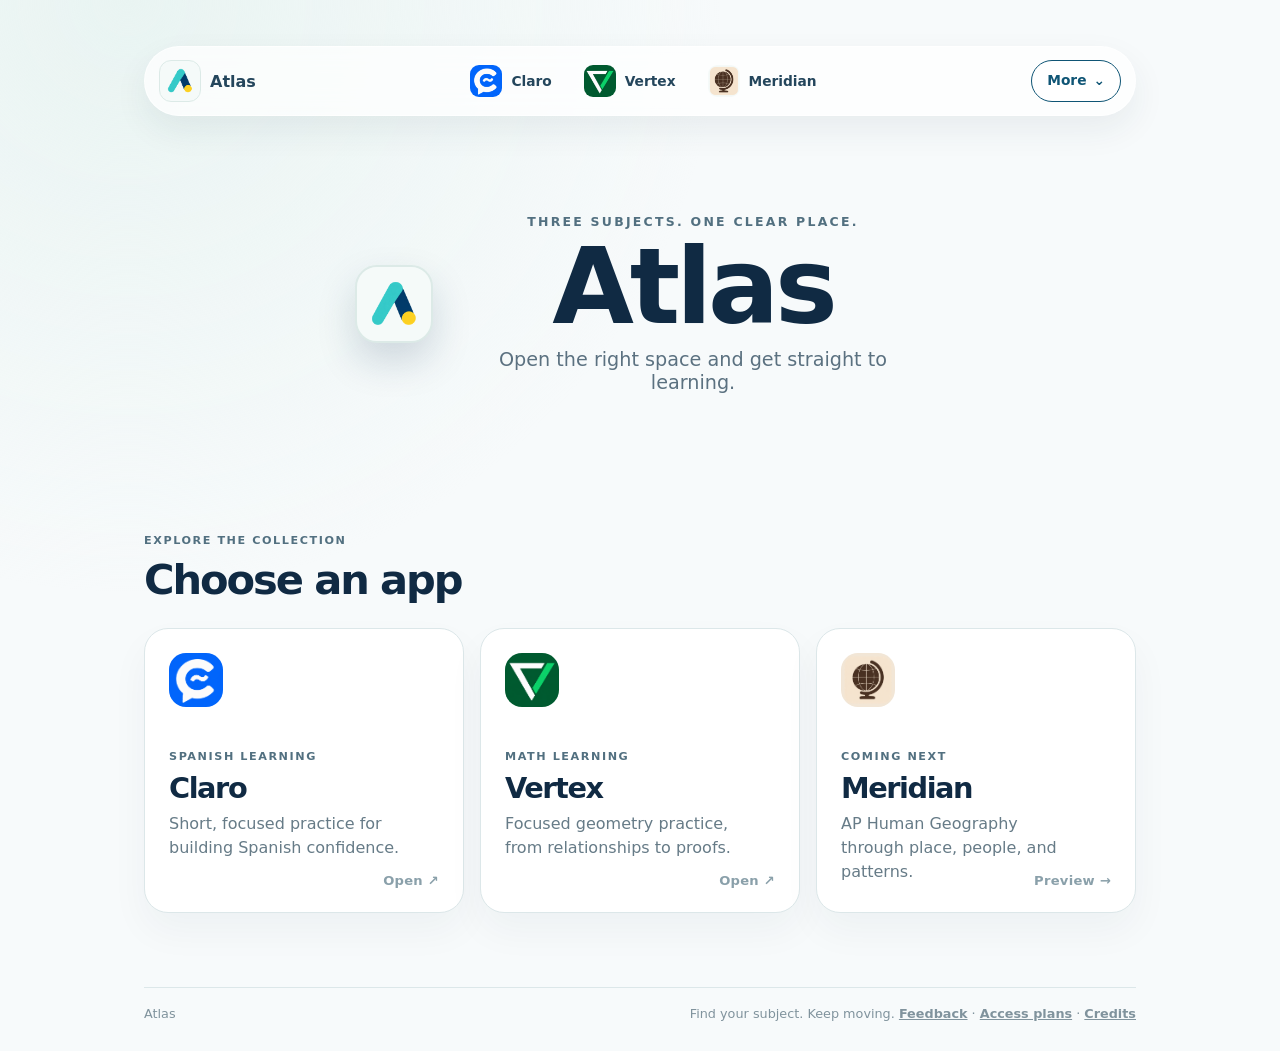
==== index.html @ 2477ead7 "Install Vercel Web Analytics Vercel Web Analytics Configuration - Implementation Report ============" ====
<!doctype html>
<html lang="en">
<head>
  <meta charset="utf-8" />
  <meta name="viewport" content="width=device-width, initial-scale=1" />
  <title>Atlas — Learning apps</title>
  <meta name="theme-color" content="#0f3557" />
  <meta name="application-name" content="Atlas" />
  <link rel="icon" href="assets/atlas-mark.png" type="image/png" />
  <link rel="apple-touch-icon" href="assets/atlas-mark.png" />
  <link rel="stylesheet" href="style.css" />
  <script defer src="https://cdn.vercel-insights.com/v1/script.js"></script>
</head>
<body>
  <main class="shell">
    <nav class="app-nav" aria-label="Learning apps">
      <a class="nav-brand" href="./" aria-label="Atlas home"><img src="assets/atlas-mark.png" alt="" /> <span>Atlas</span></a>
      <div class="nav-apps" aria-label="Apps">
        <a href="https://clarospanish.vercel.app"><img src="assets/claro-mark.png" alt="" /> Claro</a>
        <a href="https://vertexmath.vercel.app"><img src="assets/vertex-mark.png" alt="" /> Vertex</a>
        <a href="https://meridianhistory.vercel.app"><img src="assets/meridian-mark.png" alt="" /> Meridian</a>
      </div>
      <div class="nav-menu-wrap">
        <button class="nav-more" id="navMoreButton" type="button" aria-expanded="false" aria-controls="navMoreMenu">More <span aria-hidden="true">⌄</span></button>
        <div class="nav-more-menu" id="navMoreMenu" hidden>
          <a href="https://tally.so/r/68grLO?form_type=feedback&app_name=atlas&source=atlas_header&page_url=https%3A%2F%2Fatlaslearning.vercel.app%2F">✦ Feedback</a>
          <a href="plans.html">Access plans</a>
          <a href="credits.html">Credits</a>
        </div>
      </div>
    </nav>
    <header class="hero">
      <img class="brand-mark" src="assets/atlas-mark.png" alt="" aria-hidden="true" />
      <div>
        <p class="eyebrow">Three subjects. One clear place.</p>
        <h1>Atlas</h1>
        <p class="lede">Open the right space and get straight to learning.</p>
      </div>
    </header>
    <section aria-labelledby="apps-heading">
      <div class="section-heading"><p class="eyebrow">Explore the collection</p><h2 id="apps-heading">Choose an app</h2></div>
      <div class="app-grid">
        <a class="app-card claro" href="https://clarospanish.vercel.app">
          <div class="app-icon"><img src="assets/claro-mark.png" alt="" /></div><div><span class="label">Spanish learning</span><h3>Claro</h3><p>Short, focused practice for building Spanish confidence.</p></div><span class="arrow" aria-hidden="true">Open ↗</span>
        </a>
        <a class="app-card vertex" href="https://vertexmath.vercel.app">
          <div class="app-icon"><img src="assets/vertex-mark.png" alt="" /></div><div><span class="label">Math learning</span><h3>Vertex</h3><p>Focused geometry practice, from relationships to proofs.</p></div><span class="arrow" aria-hidden="true">Open ↗</span>
        </a>
        <a class="app-card history" href="https://meridianhistory.vercel.app">
          <div class="app-icon"><img src="assets/meridian-mark.png" alt="" /></div><div><span class="label">Coming next</span><h3>Meridian</h3><p>AP Human Geography through place, people, and patterns.</p></div><span class="arrow" aria-hidden="true">Preview →</span>
        </a>
      </div>
    </section>
    <footer><span>Atlas</span><span>Find your subject. Keep moving. <a href="https://tally.so/r/68grLO?form_type=feedback&app_name=atlas&source=atlas_footer&page_url=https%3A%2F%2Fatlaslearning.vercel.app%2F">Feedback</a> · <a href="plans.html">Access plans</a> · <a href="credits.html">Credits</a></span></footer>
  </main>
  <script src="app.js"></script>
</body>
</html>
---- style.css ----
:root{font-family:Inter,ui-sans-serif,system-ui,sans-serif;color:#102a43;background:#f7fafb;font-synthesis:none}*{box-sizing:border-box}body{margin:0;background:radial-gradient(circle at 10% 0%,#e9f4f2,transparent 38%),#f7fafb}.shell{max-width:1040px;margin:auto;padding:clamp(32px,7vw,88px) 24px 30px}.hero{display:flex;gap:20px;align-items:center;margin-bottom:clamp(60px,10vw,110px)}.brand-mark{display:grid;place-items:center;width:68px;height:68px;border-radius:22px;background:#0f3557;color:#8fe0d2;font-size:30px;box-shadow:0 18px 38px #0f35572b}.eyebrow,.label{margin:0 0 8px;text-transform:uppercase;letter-spacing:.14em;font-size:.7rem;font-weight:800;color:#527080}.hero h1{margin:0;font-size:clamp(3rem,8vw,5.7rem);letter-spacing:-.08em;line-height:.9}.lede{margin:14px 0 0;color:#5b7180;font-size:1.05rem}.section-heading{margin-bottom:24px}.section-heading h2{margin:0;font-size:clamp(1.8rem,4vw,2.6rem);letter-spacing:-.05em}.app-grid{display:grid;grid-template-columns:repeat(3,1fr);gap:16px}.app-card{position:relative;display:flex;flex-direction:column;min-height:285px;padding:24px;border:1px solid #dce7e9;border-radius:24px;text-decoration:none;color:inherit;background:#fff;box-shadow:0 18px 38px #15324a0b;transition:transform .2s,box-shadow .2s}.app-card:hover,.app-card:focus-visible{transform:translateY(-5px);box-shadow:0 24px 50px #15324a1c;outline:none}.app-icon{display:grid;place-items:center;width:54px;height:54px;border-radius:17px;font-size:1.35rem;font-weight:900;margin-bottom:auto}.claro .app-icon{background:#e3efff;color:#2563eb}.vertex .app-icon{background:#e4f5e8;color:#166534}.history .app-icon{background:#f2e6d6;color:#79583d}.app-card h3{margin:7px 0;font-size:1.8rem;letter-spacing:-.05em}.app-card p{margin:0;max-width:24ch;line-height:1.5;color:#667b87}.arrow{position:absolute;right:24px;bottom:24px;font-size:1.35rem;color:#8aa0aa}footer{display:flex;justify-content:space-between;gap:20px;margin-top:74px;padding-top:18px;border-top:1px solid #dce7e9;color:#80939d;font-size:.8rem}@media(max-width:720px){.app-grid{grid-template-columns:1fr}.app-card{min-height:190px}.hero{margin-bottom:64px}footer{flex-direction:column}}
.app-nav{position:sticky;top:18px;z-index:5;display:flex;align-items:center;justify-content:space-between;gap:24px;margin:-42px 0 70px;padding:10px 14px;border:1px solid #ffffffaa;border-radius:999px;background:#ffffffb8;backdrop-filter:blur(16px);box-shadow:0 14px 34px #16344b12}.app-nav a{color:#24465c;text-decoration:none}.nav-brand,.nav-apps,.nav-apps a{display:flex;align-items:center;gap:9px}.nav-brand{font-weight:900}.nav-brand img{width:34px;height:34px;border-radius:11px;background:#0f3557}.nav-apps{gap:8px}.nav-apps a{padding:8px 12px;border-radius:999px;font-weight:800;font-size:.86rem}.nav-apps a:hover,.nav-apps a:focus-visible{background:#edf5f3;outline:none}.nav-apps img{width:25px;height:25px;border-radius:8px;object-fit:cover}.nav-apps small{color:#8a6c50;font-size:.65rem;text-transform:uppercase;letter-spacing:.08em}.hero{margin-bottom:clamp(72px,11vw,122px);padding-left:clamp(0px,7vw,72px)}.hero h1{margin-top:10px;letter-spacing:-.055em}.app-icon{overflow:hidden;margin-bottom:38px}.app-icon img{width:100%;height:100%;object-fit:cover}.history .app-icon img{object-fit:cover}.arrow{font-size:.82rem;font-weight:800;letter-spacing:.02em}footer a{color:inherit;font-weight:800} @media(max-width:720px){.app-nav{position:static;margin:-10px 0 56px;align-items:flex-start}.nav-apps{overflow:auto;max-width:70%;padding-bottom:2px}.nav-apps a{white-space:nowrap}.hero{padding-left:0}}
.hero{justify-content:center;text-align:center;padding-left:0}.brand-mark{width:78px;height:78px;padding:0;background:#f5faf9;border:2px solid #dceae7}.nav-brand img{padding:0;background:#f5faf9;border:1px solid #dceae7}.nav-credits{margin-left:4px;padding-left:16px!important;color:#0f5575!important;border:1px solid #0f5575!important}.nav-credits:hover,.nav-credits:focus-visible{background:#eaf4f2!important;box-shadow:inset 0 0 0 1px #0f5575}.credits-link{display:inline-block;margin-top:8px;font-size:.9rem}@media(max-width:720px){.nav-credits{margin-left:0;padding-left:12px!important}}
.hero{max-width:820px;margin-left:auto;margin-right:auto;padding-top:28px;padding-bottom:18px;gap:28px}.hero h1{font-size:clamp(4rem,9vw,6.6rem);letter-spacing:-.04em}.hero .eyebrow{font-size:.78rem;letter-spacing:.18em}.hero .lede{font-size:1.2rem;max-width:38ch}.hero .brand-mark{transform:none}
.nav-apps button{font:inherit;white-space:nowrap;cursor:pointer}.nav-premium,.nav-feedback{padding:9px 14px;border-radius:999px;font-size:.84rem;font-weight:850;transition:transform .18s,box-shadow .18s,background .18s}.nav-premium{border:1px solid #d8b98d;background:#fffaf2;color:#765433;box-shadow:0 4px 12px rgba(139,106,74,.08)}.nav-feedback{border:1px solid #d9e5e7;background:#fff;color:#2e6070}.nav-premium:hover,.nav-premium:focus-visible,.nav-feedback:hover,.nav-feedback:focus-visible{transform:translateY(-1px);outline:none;box-shadow:0 8px 18px rgba(16,42,67,.12)}.nav-premium:hover,.nav-premium:focus-visible{background:#f5eadb}.nav-feedback:hover,.nav-feedback:focus-visible{background:#edf5f3}
.nav-brand img{width:42px;height:42px;border-radius:12px;object-fit:contain;background:#f5faf9}
.nav-apps img{width:32px;height:32px;border-radius:9px;object-fit:contain;background:#f5faf9}
.nav-brand img[src*="atlas-mark"],.nav-apps img[src*="atlas-mark"],.nav-apps img[src*="vertex-mark"],.nav-apps img[src*="meridian-mark"]{transform:none}
.app-nav{grid-template-columns:1fr auto 1fr}.nav-brand{justify-self:start}.nav-apps{justify-self:center}.nav-menu-wrap{position:relative;justify-self:end}.nav-more{display:inline-flex;align-items:center;gap:7px;min-height:42px;padding:9px 15px;border:1px solid #0f5575;border-radius:999px;background:#fff;color:#0f5575;font:850 .86rem/1 system-ui,-apple-system,BlinkMacSystemFont,"Segoe UI",sans-serif;cursor:pointer}.nav-more:hover,.nav-more:focus-visible{background:#eaf4f2;outline:none;box-shadow:0 8px 18px rgba(16,42,67,.12)}.nav-more-menu{position:absolute;right:0;top:calc(100% + 10px);display:grid;min-width:190px;padding:7px;border:1px solid #ffffffcc;border-radius:16px;background:#ffffffdd;backdrop-filter:blur(16px);box-shadow:0 18px 40px #16344b22}.nav-more-menu[hidden]{display:none}.nav-more-menu a{padding:10px 12px;border-radius:10px;font-weight:800;font-size:.84rem}.nav-more-menu a:hover,.nav-more-menu a:focus-visible{background:#edf5f3;outline:none}@media(max-width:720px){.app-nav{grid-template-columns:auto 1fr auto}.nav-apps{max-width:none;justify-self:stretch}.nav-brand span{display:none}.nav-more{padding:9px 11px}}
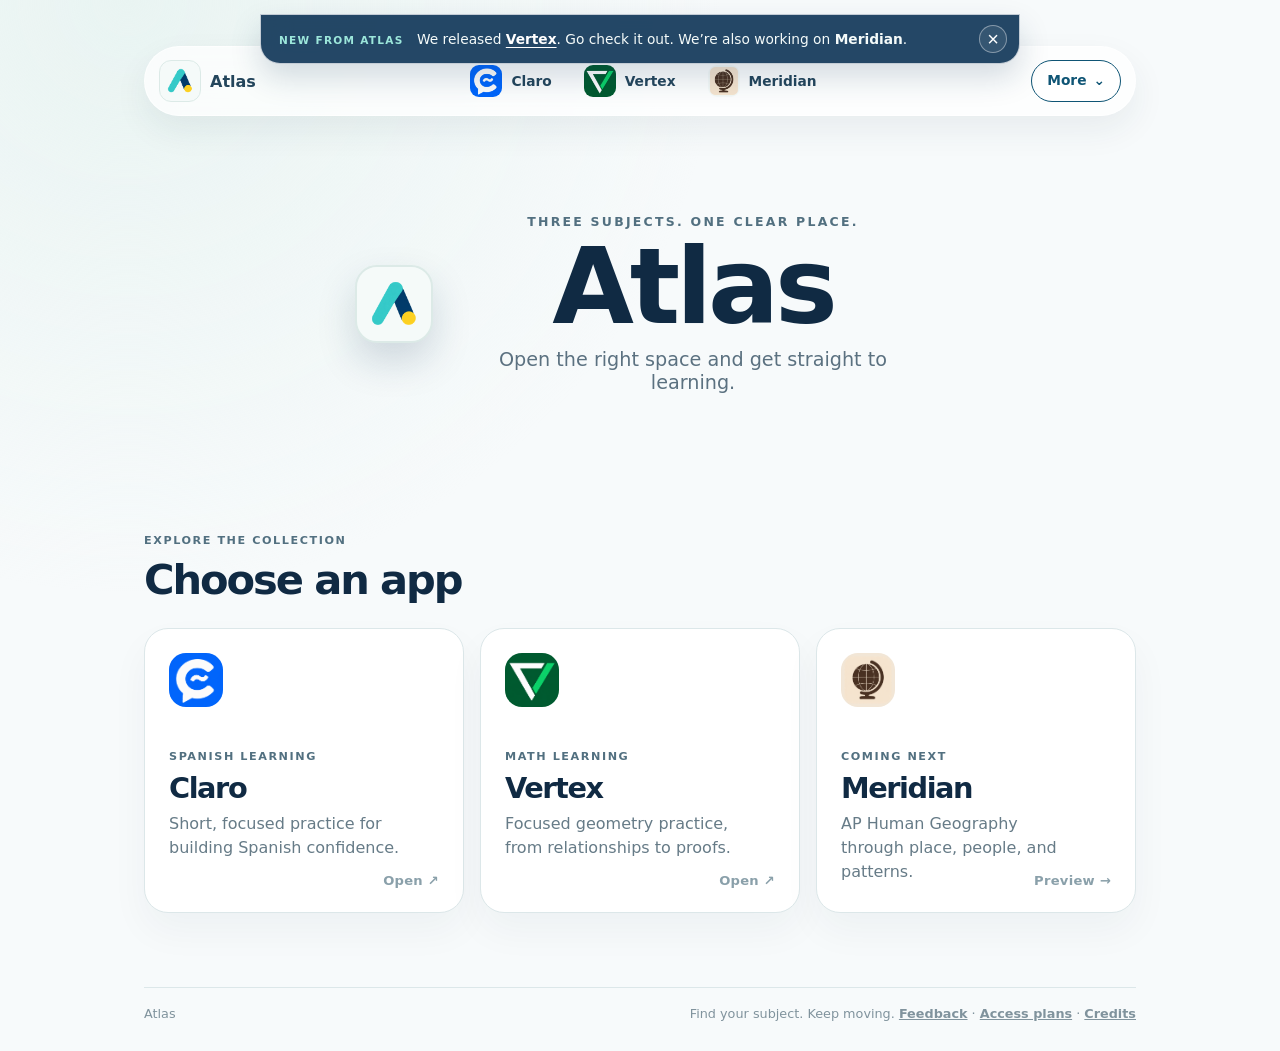
==== commit 06eb4867: "Add files via upload" ====
--- a/index.html
+++ b/index.html
@@ -9,9 +9,12 @@
   <link rel="icon" href="assets/atlas-mark.png" type="image/png" />
   <link rel="apple-touch-icon" href="assets/atlas-mark.png" />
   <link rel="stylesheet" href="style.css" />
-  <script defer src="https://cdn.vercel-insights.com/v1/script.js"></script>
 </head>
 <body>
+  <aside class="release-banner" id="releaseBanner" aria-label="Latest Atlas updates">
+    <p><span>New from Atlas</span> We released <a href="https://vertexmath.vercel.app"><strong>Vertex</strong></a>. Go check it out. We’re also working on <strong>Meridian</strong>.</p>
+    <button type="button" id="releaseBannerClose" aria-label="Dismiss Atlas updates">×</button>
+  </aside>
   <main class="shell">
     <nav class="app-nav" aria-label="Learning apps">
       <a class="nav-brand" href="./" aria-label="Atlas home"><img src="assets/atlas-mark.png" alt="" /> <span>Atlas</span></a>
--- a/style.css
+++ b/style.css
@@ -7,3 +7,4 @@
 .nav-apps img{width:32px;height:32px;border-radius:9px;object-fit:contain;background:#f5faf9}
 .nav-brand img[src*="atlas-mark"],.nav-apps img[src*="atlas-mark"],.nav-apps img[src*="vertex-mark"],.nav-apps img[src*="meridian-mark"]{transform:none}
 .app-nav{grid-template-columns:1fr auto 1fr}.nav-brand{justify-self:start}.nav-apps{justify-self:center}.nav-menu-wrap{position:relative;justify-self:end}.nav-more{display:inline-flex;align-items:center;gap:7px;min-height:42px;padding:9px 15px;border:1px solid #0f5575;border-radius:999px;background:#fff;color:#0f5575;font:850 .86rem/1 system-ui,-apple-system,BlinkMacSystemFont,"Segoe UI",sans-serif;cursor:pointer}.nav-more:hover,.nav-more:focus-visible{background:#eaf4f2;outline:none;box-shadow:0 8px 18px rgba(16,42,67,.12)}.nav-more-menu{position:absolute;right:0;top:calc(100% + 10px);display:grid;min-width:190px;padding:7px;border:1px solid #ffffffcc;border-radius:16px;background:#ffffffdd;backdrop-filter:blur(16px);box-shadow:0 18px 40px #16344b22}.nav-more-menu[hidden]{display:none}.nav-more-menu a{padding:10px 12px;border-radius:10px;font-weight:800;font-size:.84rem}.nav-more-menu a:hover,.nav-more-menu a:focus-visible{background:#edf5f3;outline:none}@media(max-width:720px){.app-nav{grid-template-columns:auto 1fr auto}.nav-apps{max-width:none;justify-self:stretch}.nav-brand span{display:none}.nav-more{padding:9px 11px}}
+ .release-banner{position:fixed;top:14px;left:50%;z-index:20;display:flex;align-items:center;gap:18px;width:min(calc(100% - 32px),760px);padding:10px 12px 10px 18px;transform:translateX(-50%);border:1px solid #ffffffb8;border-radius:0 0 20px 20px;background:#0f3557e8;color:#f5fbfa;box-shadow:0 14px 30px #0f35572b;backdrop-filter:blur(14px);font-size:.86rem;line-height:1.35}.release-banner p{margin:0;flex:1}.release-banner p>span{margin-right:9px;color:#9ce7db;font-size:.66rem;font-weight:850;letter-spacing:.12em;text-transform:uppercase}.release-banner a{color:#fff;text-underline-offset:3px}.release-banner button{display:grid;place-items:center;width:28px;height:28px;padding:0;border:1px solid #ffffff66;border-radius:50%;background:#ffffff14;color:#fff;font-size:1.25rem;line-height:1;cursor:pointer}.release-banner button:hover,.release-banner button:focus-visible{background:#ffffff2b;outline:2px solid #9ce7db;outline-offset:2px}@media(max-width:560px){.release-banner{top:8px;width:calc(100% - 16px);gap:10px;padding-left:14px;font-size:.78rem}.release-banner p>span{display:block;margin:0 0 2px}}
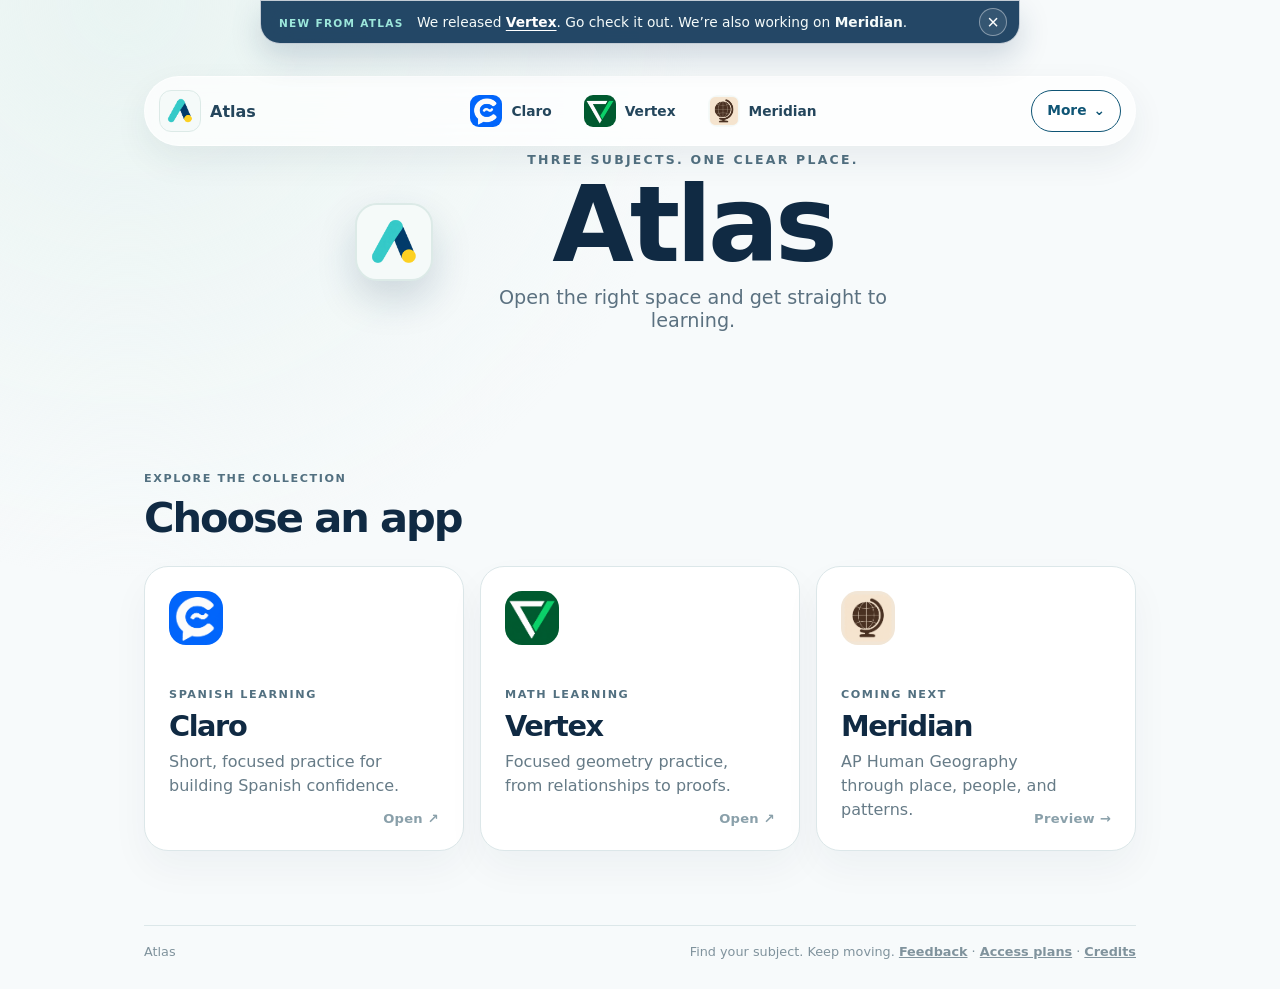
==== commit 8e17e6d7: "Add files via upload" ====
--- a/index.html
+++ b/index.html
@@ -8,7 +8,7 @@
   <meta name="application-name" content="Atlas" />
   <link rel="icon" href="assets/atlas-mark.png" type="image/png" />
   <link rel="apple-touch-icon" href="assets/atlas-mark.png" />
-  <link rel="stylesheet" href="style.css" />
+  <link rel="stylesheet" href="style.css?v=release-banner-3" />
 </head>
 <body>
   <aside class="release-banner" id="releaseBanner" aria-label="Latest Atlas updates">
--- a/style.css
+++ b/style.css
@@ -8,3 +8,14 @@
 .nav-brand img[src*="atlas-mark"],.nav-apps img[src*="atlas-mark"],.nav-apps img[src*="vertex-mark"],.nav-apps img[src*="meridian-mark"]{transform:none}
 .app-nav{grid-template-columns:1fr auto 1fr}.nav-brand{justify-self:start}.nav-apps{justify-self:center}.nav-menu-wrap{position:relative;justify-self:end}.nav-more{display:inline-flex;align-items:center;gap:7px;min-height:42px;padding:9px 15px;border:1px solid #0f5575;border-radius:999px;background:#fff;color:#0f5575;font:850 .86rem/1 system-ui,-apple-system,BlinkMacSystemFont,"Segoe UI",sans-serif;cursor:pointer}.nav-more:hover,.nav-more:focus-visible{background:#eaf4f2;outline:none;box-shadow:0 8px 18px rgba(16,42,67,.12)}.nav-more-menu{position:absolute;right:0;top:calc(100% + 10px);display:grid;min-width:190px;padding:7px;border:1px solid #ffffffcc;border-radius:16px;background:#ffffffdd;backdrop-filter:blur(16px);box-shadow:0 18px 40px #16344b22}.nav-more-menu[hidden]{display:none}.nav-more-menu a{padding:10px 12px;border-radius:10px;font-weight:800;font-size:.84rem}.nav-more-menu a:hover,.nav-more-menu a:focus-visible{background:#edf5f3;outline:none}@media(max-width:720px){.app-nav{grid-template-columns:auto 1fr auto}.nav-apps{max-width:none;justify-self:stretch}.nav-brand span{display:none}.nav-more{padding:9px 11px}}
  .release-banner{position:fixed;top:14px;left:50%;z-index:20;display:flex;align-items:center;gap:18px;width:min(calc(100% - 32px),760px);padding:10px 12px 10px 18px;transform:translateX(-50%);border:1px solid #ffffffb8;border-radius:0 0 20px 20px;background:#0f3557e8;color:#f5fbfa;box-shadow:0 14px 30px #0f35572b;backdrop-filter:blur(14px);font-size:.86rem;line-height:1.35}.release-banner p{margin:0;flex:1}.release-banner p>span{margin-right:9px;color:#9ce7db;font-size:.66rem;font-weight:850;letter-spacing:.12em;text-transform:uppercase}.release-banner a{color:#fff;text-underline-offset:3px}.release-banner button{display:grid;place-items:center;width:28px;height:28px;padding:0;border:1px solid #ffffff66;border-radius:50%;background:#ffffff14;color:#fff;font-size:1.25rem;line-height:1;cursor:pointer}.release-banner button:hover,.release-banner button:focus-visible{background:#ffffff2b;outline:2px solid #9ce7db;outline-offset:2px}@media(max-width:560px){.release-banner{top:8px;width:calc(100% - 16px);gap:10px;padding-left:14px;font-size:.78rem}.release-banner p>span{display:block;margin:0 0 2px}}
+/* Keep the release notice in its own sticky layer above the navigation. */
+.release-banner{position:sticky!important;top:0!important;left:auto;width:min(100%,760px);margin:0 auto;transform:none;border-radius:0 0 20px 20px;padding-top:7px;padding-bottom:7px}
+.shell{padding-top:0!important}
+.app-nav{top:76px!important;margin-top:10px!important}
+@media(max-width:720px){.app-nav{position:sticky!important;top:76px!important;margin:10px 0 56px!important}}
+@media(max-width:560px){.release-banner{top:0!important;width:100%;border-radius:0 0 16px 16px}.app-nav{top:70px!important}}
+.release-banner-dismissed .shell{padding-top:20px!important}
+.release-banner-dismissed .app-nav{top:18px!important;margin:0 0 70px!important}
+.release-banner:not([hidden]) + .shell .app-nav{margin-top:-45px!important}
+.release-banner:not([hidden]) + .shell{margin-top:-60px!important}
+@media(max-width:720px){.release-banner-dismissed .app-nav{position:static!important;top:auto!important;margin:0 0 56px!important}}
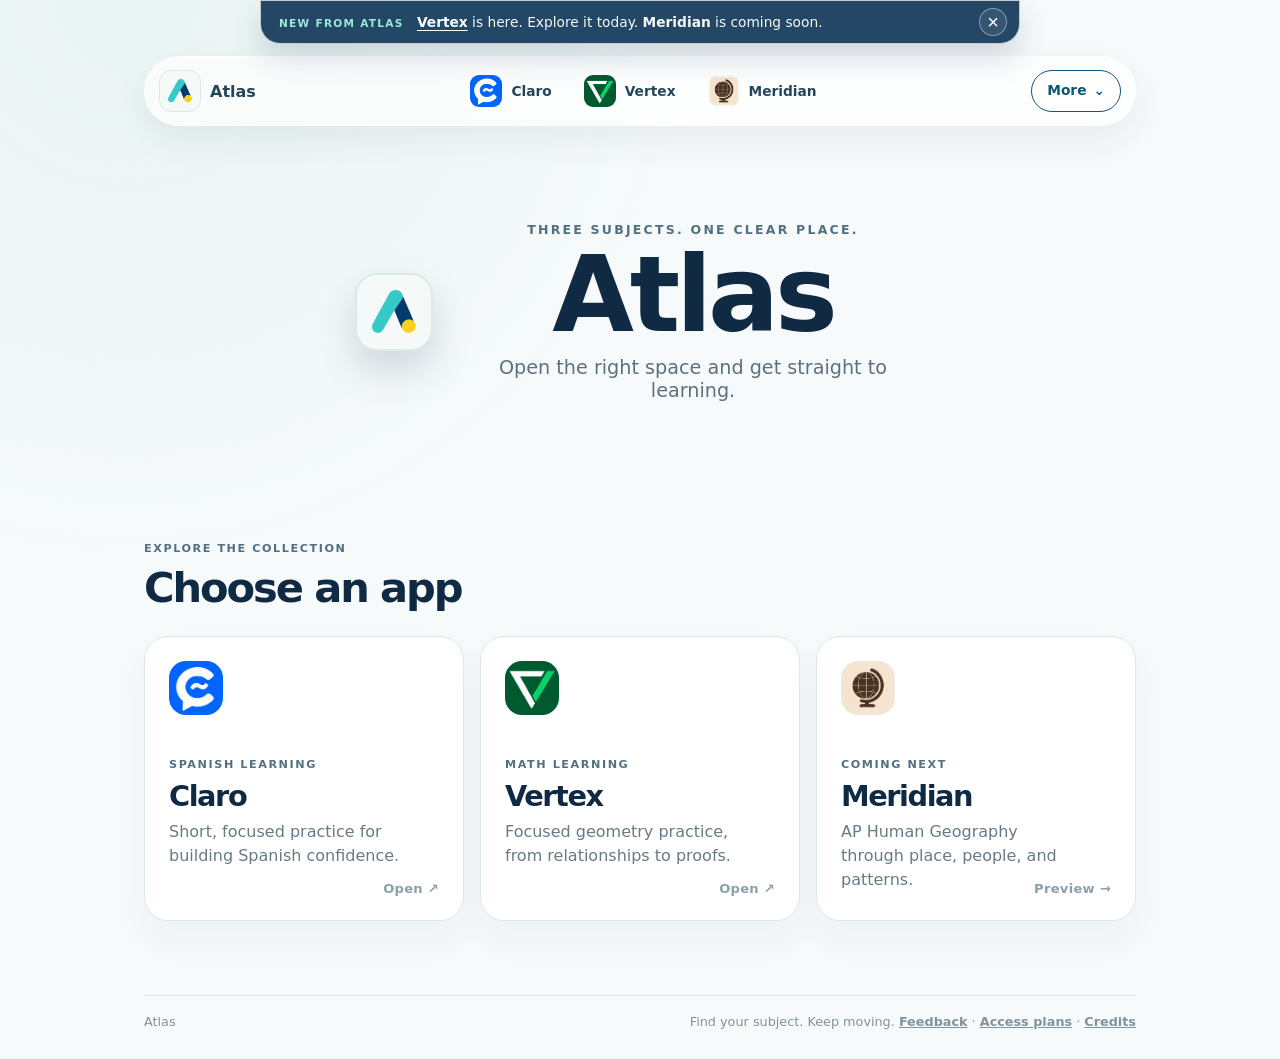
==== commit fa28fd7d: "Add files via upload" ====
--- a/index.html
+++ b/index.html
@@ -12,7 +12,7 @@
 </head>
 <body>
   <aside class="release-banner" id="releaseBanner" aria-label="Latest Atlas updates">
-    <p><span>New from Atlas</span> We released <a href="https://vertexmath.vercel.app"><strong>Vertex</strong></a>. Go check it out. We’re also working on <strong>Meridian</strong>.</p>
+    <p><span>New from Atlas</span> <a href="https://vertexmath.vercel.app"><strong>Vertex</strong></a> is here. Explore it today. <strong>Meridian</strong> is coming soon.</p>
     <button type="button" id="releaseBannerClose" aria-label="Dismiss Atlas updates">×</button>
   </aside>
   <main class="shell">
--- a/style.css
+++ b/style.css
@@ -16,6 +16,6 @@
 @media(max-width:560px){.release-banner{top:0!important;width:100%;border-radius:0 0 16px 16px}.app-nav{top:70px!important}}
 .release-banner-dismissed .shell{padding-top:20px!important}
 .release-banner-dismissed .app-nav{top:18px!important;margin:0 0 70px!important}
-.release-banner:not([hidden]) + .shell .app-nav{margin-top:-45px!important}
-.release-banner:not([hidden]) + .shell{margin-top:-60px!important}
+.release-banner:not([hidden]) + .shell{margin-top:0!important}
+.release-banner:not([hidden]) + .shell .app-nav{margin-top:10px!important;transform:translateY(-20px)}
 @media(max-width:720px){.release-banner-dismissed .app-nav{position:static!important;top:auto!important;margin:0 0 56px!important}}
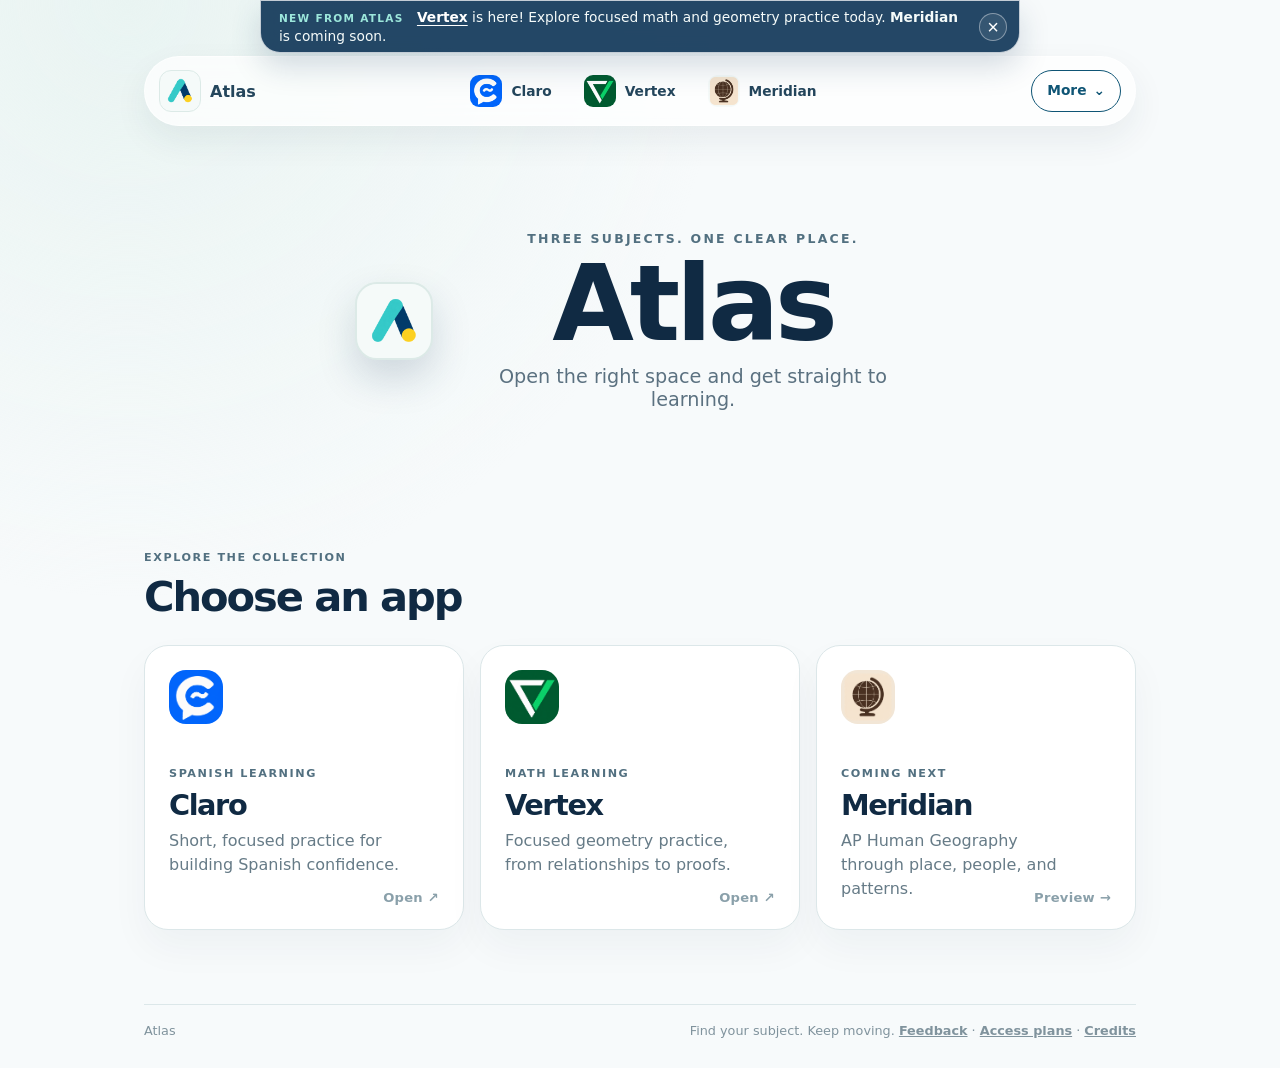
==== commit 4fe9e98d: "Add files via upload" ====
--- a/index.html
+++ b/index.html
@@ -12,7 +12,7 @@
 </head>
 <body>
   <aside class="release-banner" id="releaseBanner" aria-label="Latest Atlas updates">
-    <p><span>New from Atlas</span> <a href="https://vertexmath.vercel.app"><strong>Vertex</strong></a> is here. Explore it today. <strong>Meridian</strong> is coming soon.</p>
+    <p><span>New from Atlas</span> <a href="https://vertexmath.vercel.app"><strong>Vertex</strong></a> is here! Explore focused math and geometry practice today. <strong>Meridian</strong> is coming soon.</p>
     <button type="button" id="releaseBannerClose" aria-label="Dismiss Atlas updates">×</button>
   </aside>
   <main class="shell">
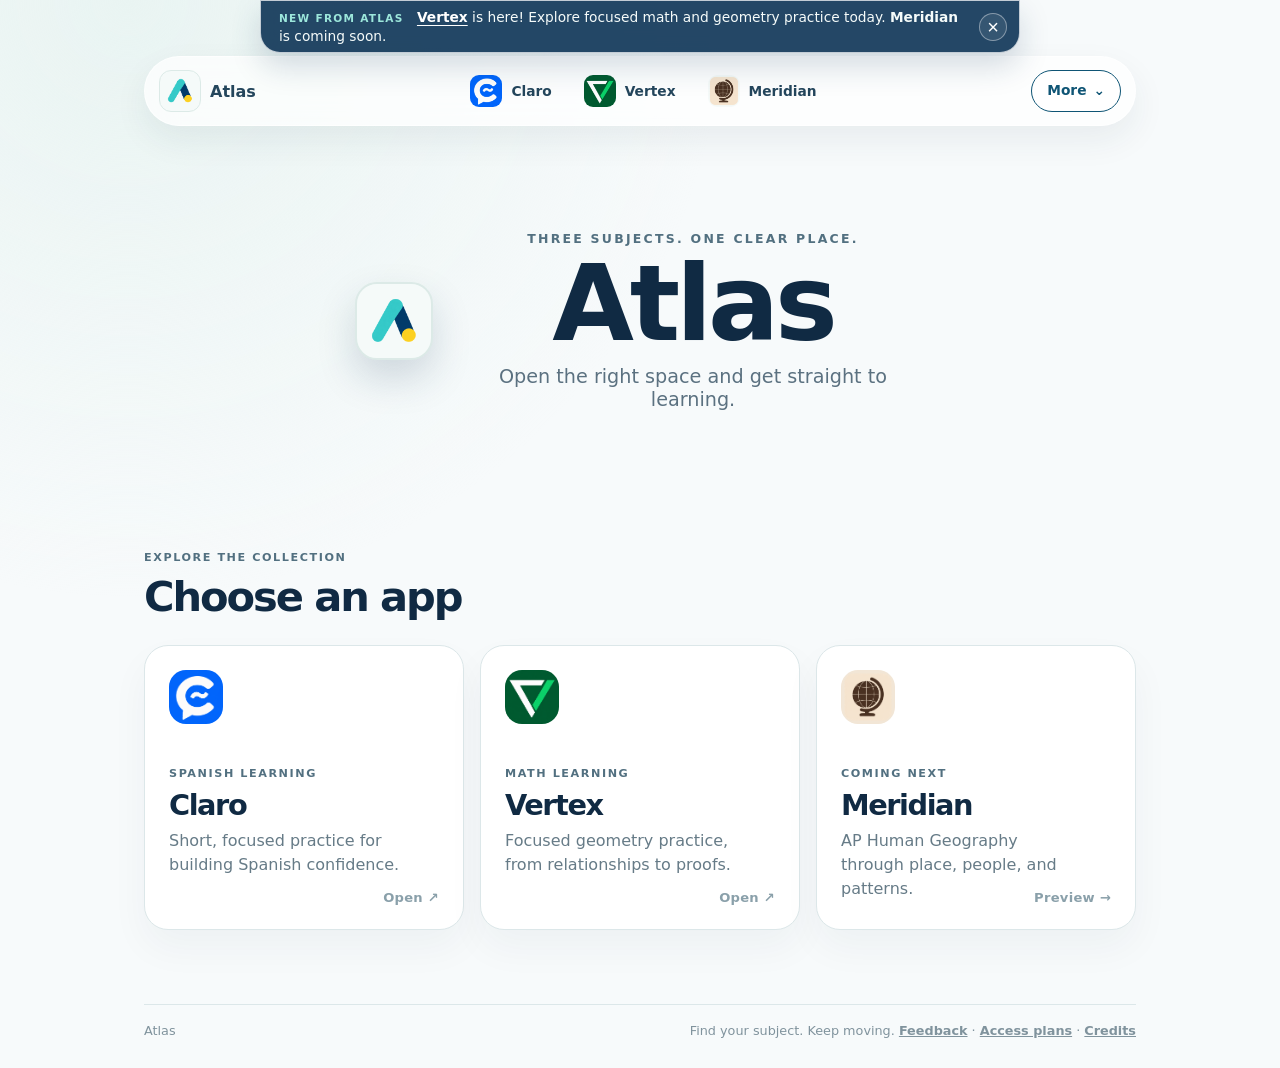
==== commit d429b002: "Install Vercel Web Analytics Implemented Vercel Web Analytics for this project.  ## What was done:  " ====
--- a/index.html
+++ b/index.html
@@ -9,6 +9,7 @@
   <link rel="icon" href="assets/atlas-mark.png" type="image/png" />
   <link rel="apple-touch-icon" href="assets/atlas-mark.png" />
   <link rel="stylesheet" href="style.css?v=release-banner-3" />
+  <script defer src="https://cdn.vercel-insights.com/v1/script.js"></script>
 </head>
 <body>
   <aside class="release-banner" id="releaseBanner" aria-label="Latest Atlas updates">
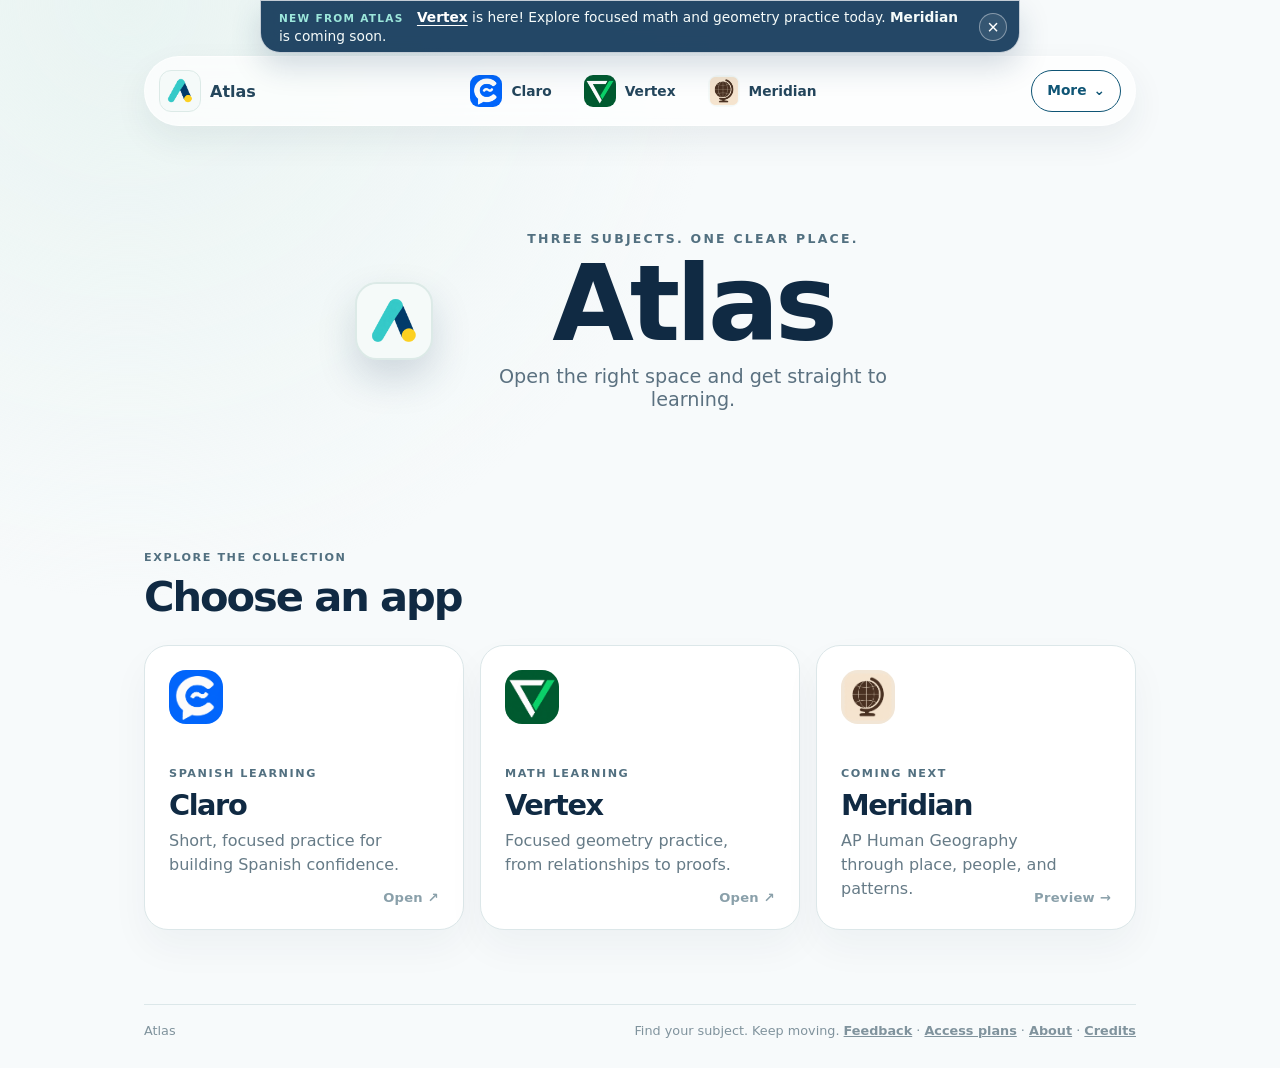
==== commit f070f388: "Add files via upload" ====
--- a/index.html
+++ b/index.html
@@ -9,7 +9,6 @@
   <link rel="icon" href="assets/atlas-mark.png" type="image/png" />
   <link rel="apple-touch-icon" href="assets/atlas-mark.png" />
   <link rel="stylesheet" href="style.css?v=release-banner-3" />
-  <script defer src="https://cdn.vercel-insights.com/v1/script.js"></script>
 </head>
 <body>
   <aside class="release-banner" id="releaseBanner" aria-label="Latest Atlas updates">
@@ -29,6 +28,7 @@
         <div class="nav-more-menu" id="navMoreMenu" hidden>
           <a href="https://tally.so/r/68grLO?form_type=feedback&app_name=atlas&source=atlas_header&page_url=https%3A%2F%2Fatlaslearning.vercel.app%2F">✦ Feedback</a>
           <a href="plans.html">Access plans</a>
+          <a href="about.html">About Atlas</a>
           <a href="credits.html">Credits</a>
         </div>
       </div>
@@ -55,7 +55,7 @@
         </a>
       </div>
     </section>
-    <footer><span>Atlas</span><span>Find your subject. Keep moving. <a href="https://tally.so/r/68grLO?form_type=feedback&app_name=atlas&source=atlas_footer&page_url=https%3A%2F%2Fatlaslearning.vercel.app%2F">Feedback</a> · <a href="plans.html">Access plans</a> · <a href="credits.html">Credits</a></span></footer>
+    <footer><span>Atlas</span><span>Find your subject. Keep moving. <a href="https://tally.so/r/68grLO?form_type=feedback&app_name=atlas&source=atlas_footer&page_url=https%3A%2F%2Fatlaslearning.vercel.app%2F">Feedback</a> · <a href="plans.html">Access plans</a> · <a href="about.html">About</a> · <a href="credits.html">Credits</a></span></footer>
   </main>
   <script src="app.js"></script>
 </body>
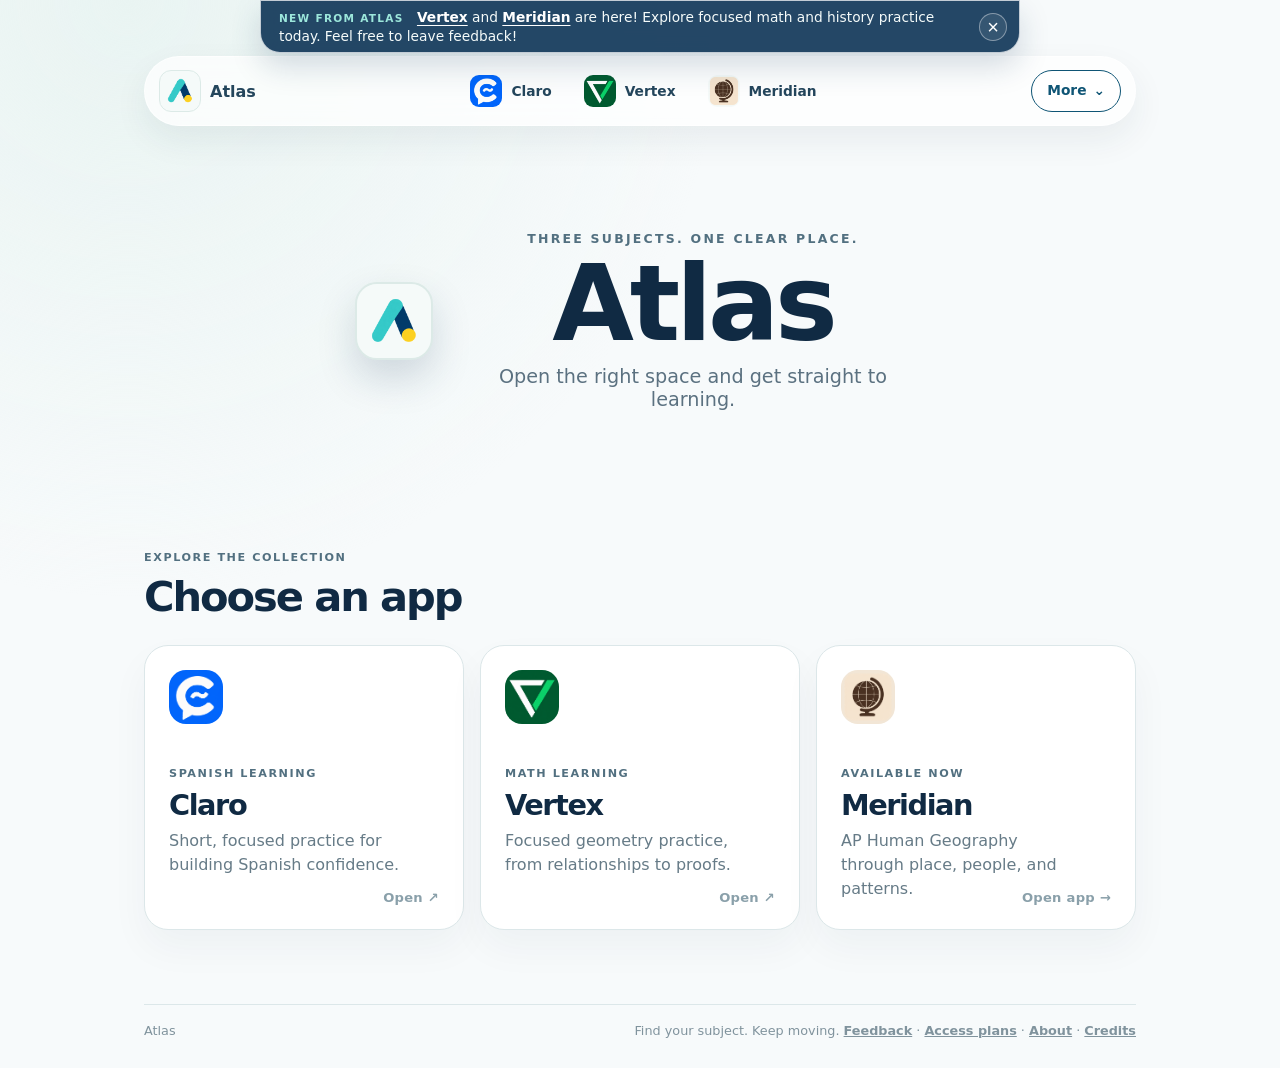
==== commit 826132bf: "Add files via upload" ====
--- a/index.html
+++ b/index.html
@@ -6,13 +6,14 @@
   <title>Atlas — Learning apps</title>
   <meta name="theme-color" content="#0f3557" />
   <meta name="application-name" content="Atlas" />
+  <script defer src="https://cloud.umami.is/script.js" data-website-id="6297955c-2219-45c7-9558-072c0ea07dd1"></script>
   <link rel="icon" href="assets/atlas-mark.png" type="image/png" />
   <link rel="apple-touch-icon" href="assets/atlas-mark.png" />
   <link rel="stylesheet" href="style.css?v=release-banner-3" />
 </head>
 <body>
   <aside class="release-banner" id="releaseBanner" aria-label="Latest Atlas updates">
-    <p><span>New from Atlas</span> <a href="https://vertexmath.vercel.app"><strong>Vertex</strong></a> is here! Explore focused math and geometry practice today. <strong>Meridian</strong> is coming soon.</p>
+    <p><span>New from Atlas</span> <a href="https://vertexmath.vercel.app"><strong>Vertex</strong></a> and <a href="https://meridianhistory.vercel.app"><strong>Meridian</strong></a> are here! Explore focused math and history practice today. Feel free to leave feedback!</p>
     <button type="button" id="releaseBannerClose" aria-label="Dismiss Atlas updates">×</button>
   </aside>
   <main class="shell">
@@ -51,7 +52,7 @@
           <div class="app-icon"><img src="assets/vertex-mark.png" alt="" /></div><div><span class="label">Math learning</span><h3>Vertex</h3><p>Focused geometry practice, from relationships to proofs.</p></div><span class="arrow" aria-hidden="true">Open ↗</span>
         </a>
         <a class="app-card history" href="https://meridianhistory.vercel.app">
-          <div class="app-icon"><img src="assets/meridian-mark.png" alt="" /></div><div><span class="label">Coming next</span><h3>Meridian</h3><p>AP Human Geography through place, people, and patterns.</p></div><span class="arrow" aria-hidden="true">Preview →</span>
+          <div class="app-icon"><img src="assets/meridian-mark.png" alt="" /></div><div><span class="label">Available now</span><h3>Meridian</h3><p>AP Human Geography through place, people, and patterns.</p></div><span class="arrow" aria-hidden="true">Open app →</span>
         </a>
       </div>
     </section>
